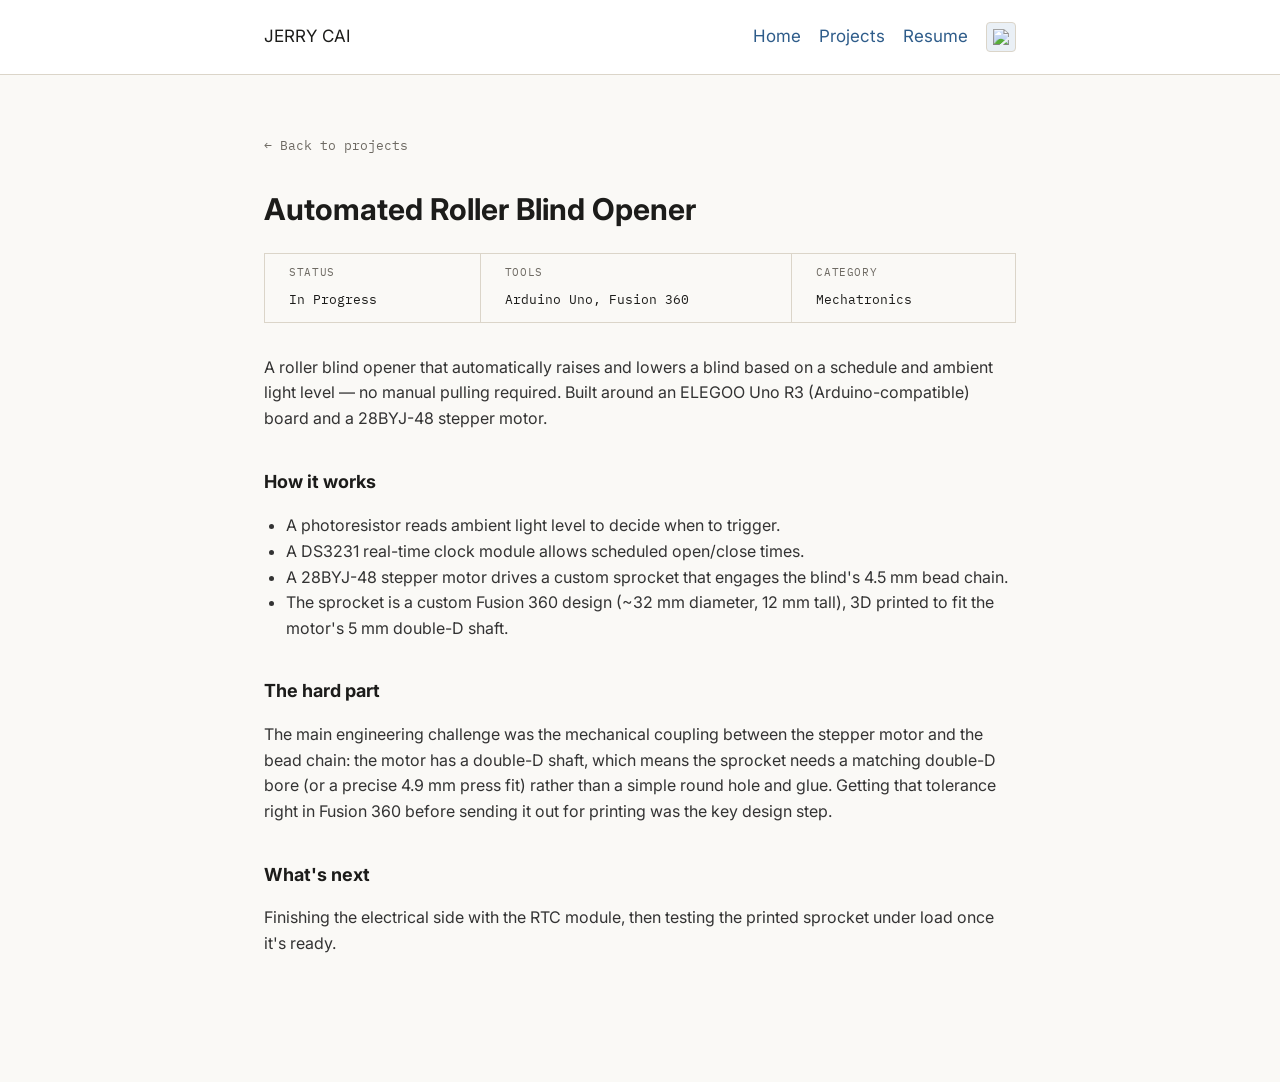
==== project-blind-opener.html @ eb5880f3 "First version of portfolio site" ====
<!DOCTYPE html>
<html lang="en">
<head>
  <meta charset="UTF-8">
  <meta name="viewport" content="width=device-width, initial-scale=1.0">
  <meta name="description" content="Lorem ipsum dolor sit amet, consectetur adipiscing elit.">
  <title>Automated Roller Blind Opener — Jerry Cai</title>
  <link rel="preconnect" href="https://fonts.googleapis.com">
  <link href="https://fonts.googleapis.com/css2?family=Inter:wght@400;500;600&family=IBM+Plex+Mono:wght@400;500&display=swap" rel="stylesheet">
  <link rel="stylesheet" href="css/style.css">
</head>
<body>

  <header>
    <div class="nav-row">
      <span class="nav-name">JERRY CAI</span>
      <nav class="nav-links">
        <a href="index.html">Home</a>
        <a href="projects.html" class="active">Projects</a>
        <a href="resume.html">Resume</a>
        <a class="nav-badge" href="https://www.linkedin.com/in/YOUR-LINKEDIN" target="_blank" rel="noopener" aria-label="LinkedIn">
          <img src="https://cdn-icons-png.flaticon.com/512/174/174857.png" alt="LinkedIn" />
        </a>
      </nav>
    </div>
  </header>

  <main class="wrap">
    <section class="project-detail">
      <a class="back-link" href="projects.html">&larr; Back to projects</a>

      <h1>Automated Roller Blind Opener</h1>

      <div class="title-block">
        <div class="title-block-field">
          <span class="label">Status</span>
          <span class="value">In Progress</span>
        </div>
        <div class="title-block-field">
          <span class="label">Tools</span>
          <span class="value">Arduino Uno, Fusion 360</span>
        </div>
        <div class="title-block-field">
          <span class="label">Category</span>
          <span class="value">Mechatronics</span>
        </div>
      </div>

      <p>
        A roller blind opener that automatically raises and lowers a blind based on
        a schedule and ambient light level — no manual pulling required. Built around
        an ELEGOO Uno R3 (Arduino-compatible) board and a 28BYJ-48 stepper motor.
      </p>

      <h2>How it works</h2>
      <ul>
        <li>A photoresistor reads ambient light level to decide when to trigger.</li>
        <li>A DS3231 real-time clock module allows scheduled open/close times.</li>
        <li>A 28BYJ-48 stepper motor drives a custom sprocket that engages the
          blind's 4.5&nbsp;mm bead chain.</li>
        <li>The sprocket is a custom Fusion 360 design (~32&nbsp;mm diameter, 12&nbsp;mm tall),
          3D printed to fit the motor's 5&nbsp;mm double-D shaft.</li>
      </ul>

      <h2>The hard part</h2>
      <p>
        The main engineering challenge was the mechanical coupling between the
        stepper motor and the bead chain: the motor has a double-D shaft, which
        means the sprocket needs a matching double-D bore (or a precise 4.9&nbsp;mm
        press fit) rather than a simple round hole and glue. Getting that
        tolerance right in Fusion 360 before sending it out for printing was the
        key design step.
      </p>

      <h2>What's next</h2>
      <p>
        Finishing the electrical side with the RTC module, then testing the printed
        sprocket under load once it's ready.
      </p>
    </section>
  </main>

  <footer>
    <div class="wrap"></div>
  </footer>

</body>
</html>
---- css/style.css ----
:root {
  --bg: #faf9f6;
  --paper: #ffffff;
  --ink: #1c1c1a;
  --muted: #6e6a63;
  --line: #dbd5c9;
  --accent: #2e5c8a;
  --accent-dark: #1f4568;
  --accent-soft: #eaf0f6;
  --grid-line: #e3ddd0;

  --font-body: 'Inter', -apple-system, BlinkMacSystemFont, sans-serif;
  --font-mono: 'IBM Plex Mono', 'Courier New', monospace;
  --max-width: 800px;
}

* { box-sizing: border-box; }
html { scroll-behavior: smooth; }

body {
  margin: 0;
  background: var(--bg);
  color: var(--ink);
  font-family: var(--font-body);
  font-size: 17px;
  line-height: 1.6;
  -webkit-font-smoothing: antialiased;
}

a {
  color: var(--accent);
  text-decoration: none;
  border-bottom: 1px solid transparent;
  transition: border-color 0.15s ease;
}
a:hover, a:focus-visible { border-bottom-color: var(--accent); }
a:focus-visible, button:focus-visible {
  outline: 2px solid var(--accent);
  outline-offset: 3px;
}

.wrap { max-width: var(--max-width); margin: 0 auto; padding: 0 24px; }

/* HEADER */
header { border-bottom: 1px solid var(--line); background: var(--paper); }
.nav-row {
  max-width: var(--max-width); margin: 0 auto; padding: 22px 24px;
  display: flex; align-items: center; justify-content: space-between;
}

.nav-links {
  display: flex;
  align-items: center;
  gap: 18px;
  flex-wrap: wrap;
}

.nav-badge {
  display: inline-flex;
  align-items: center;
  justify-content: center;
  width: 30px;
  height: 30px;
  padding: 0;
  border: 1px solid var(--line);
  border-radius: 4px;
  background: var(--accent-soft);
  line-height: 1;
  overflow: hidden;
}

.nav-badge img {
  width: 16px;
  height: 16px;
  display: block;
}

.nav-badge:hover {
  background: var(--accent);
  border-color: var(--accent);
}

.btn {
  font-family: var(--font-mono);
  font-size: 14px;
  padding: 11px 20px;
  border: 1px solid var(--ink);
  border-radius: 2px;
  color: var(--ink);
  border-bottom: 1px solid var(--ink);
}

.btn:hover {
  background: var(--ink);
  color: var(--paper);
}

.btn.primary {
  background: var(--ink);
  color: var(--paper);
}

.btn.primary:hover {
  background: var(--accent);
  border-color: var(--accent);
}

.social-row {
  display: flex;
  gap: 18px;
  align-items: center;
}

.social-row a {
  color: var(--muted);
  border-bottom: none;
  font-family: var(--font-mono);
  font-size: 14px;
}

.social-row a:hover {
  color: var(--accent);
}

/* ============================================
   SECTION LABELS (spec-sheet style eyebrow)
   ============================================ */
.section-label {
  font-family: var(--font-mono);
  font-size: 13px;
  letter-spacing: 0.08em;
  text-transform: uppercase;
  color: var(--muted);
  border-bottom: 1px solid var(--line);
  padding-bottom: 10px;
  margin: 0 0 30px;
}

/* ============================================
   PROJECT "TITLE BLOCK" CARDS
   ============================================ */
.project-list {
  display: flex;
  flex-direction: column;
  gap: 20px;
  padding-bottom: 60px;
}

.project-card {
  border: 1px solid var(--line);
  background: var(--paper);
  transition: border-color 0.15s ease;
}

.project-card:hover {
  border-color: var(--accent);
}

.project-card-body {
  padding: 22px 24px 18px;
}

.project-card h3 {
  margin: 0 0 8px;
  font-size: 20px;
}

.project-card h3 a {
  color: var(--ink);
  border-bottom: none;
}

.project-card p {
  color: var(--muted);
  margin: 0 0 16px;
  font-size: 15.5px;
}

.title-block {
  display: flex;
  flex-wrap: wrap;
  border-top: 1px solid var(--line);
}

.title-block-field {
  flex: 1 1 auto;
  min-width: 120px;
  padding: 10px 24px;
  border-right: 1px solid var(--line);
}

.title-block-field:last-child {
  border-right: none;
}

.title-block-field .label {
  display: block;
  font-family: var(--font-mono);
  font-size: 10.5px;
  letter-spacing: 0.06em;
  text-transform: uppercase;
  color: var(--muted);
  margin-bottom: 4px;
}

.title-block-field .value {
  font-family: var(--font-mono);
  font-size: 13px;
  color: var(--ink);
}

/* ============================================
   PROJECT DETAIL PAGE
   ============================================ */
.project-detail {
  padding: 56px 0 70px;
}

.back-link {
  font-family: var(--font-mono);
  font-size: 13px;
  color: var(--muted);
  border-bottom: none;
  display: inline-block;
  margin-bottom: 28px;
}

.back-link:hover {
  color: var(--accent);
}

.project-detail h1 {
  font-size: 30px;
  margin: 0 0 20px;
}

.project-detail .title-block {
  border: 1px solid var(--line);
  border-top: 1px solid var(--line);
  margin-bottom: 32px;
}

.project-detail img {
  width: 100%;
  border: 1px solid var(--line);
  margin: 24px 0;
}

.project-detail h2 {
  font-size: 18px;
  margin: 36px 0 12px;
}

.project-detail p,
.project-detail li {
  color: #333;
  font-size: 16px;
}

.project-detail ul {
  padding-left: 22px;
}

/* ============================================
   RESUME PAGE
   ============================================ */
.resume-page {
  padding: 56px 0 70px;
}

.resume-embed {
  border: 1px solid var(--line);
  width: 100%;
  height: 900px;
  margin-top: 28px;
}

/* ============================================
   FOOTER
   ============================================ */
footer {
  padding: 12px 0 28px;
}

footer .wrap {
  display: flex;
  justify-content: flex-start;
  flex-wrap: wrap;
  gap: 10px;
  font-family: var(--font-mono);
  font-size: 12.5px;
  color: var(--muted);
}

/* ============================================
   RESPONSIVE
   ============================================ */
@media (max-width: 600px) {
  .hero h1 {
    font-size: 30px;
  }
  .title-block {
    flex-direction: column;
  }
  .title-block-field {
    border-right: none;
    border-bottom: 1px solid var(--line);
  }
  .title-block-field:last-child {
    border-bottom: none;
  }
  .resume-embed {
    height: 500px;
  }
}
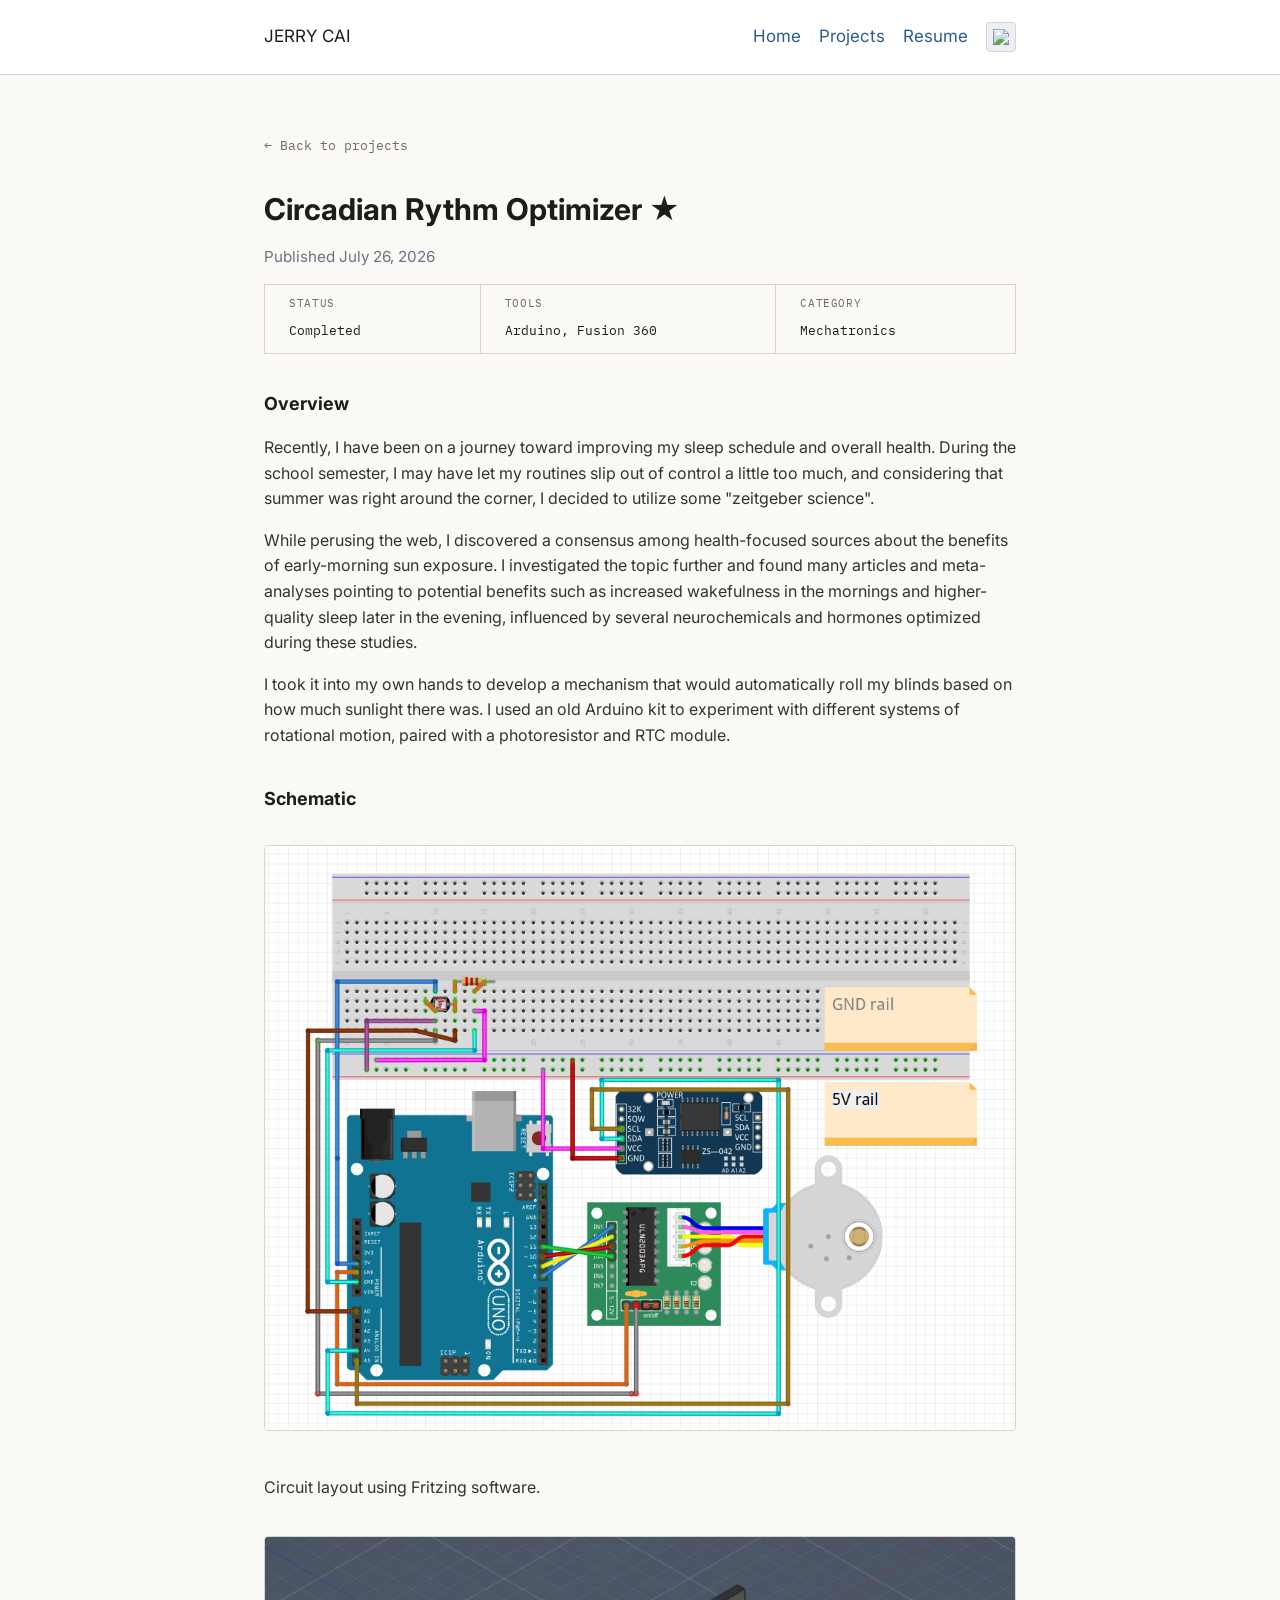
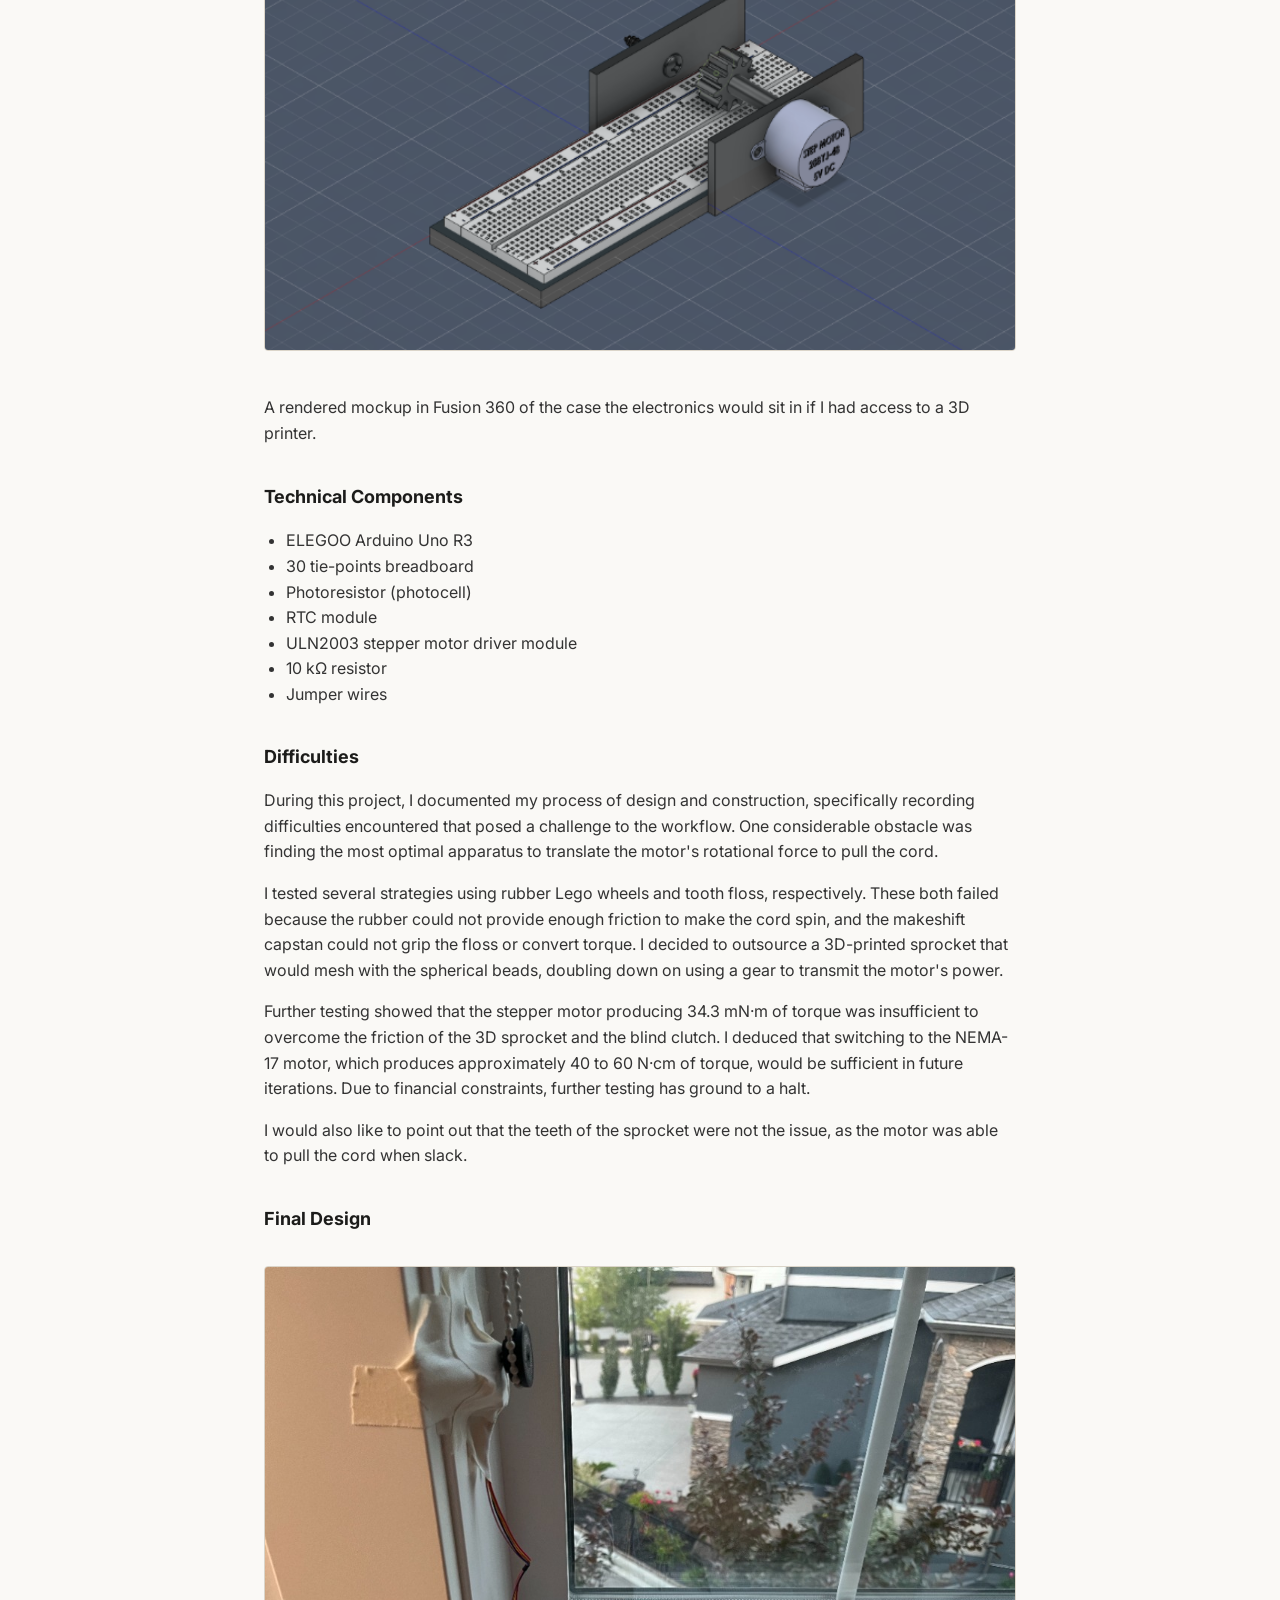
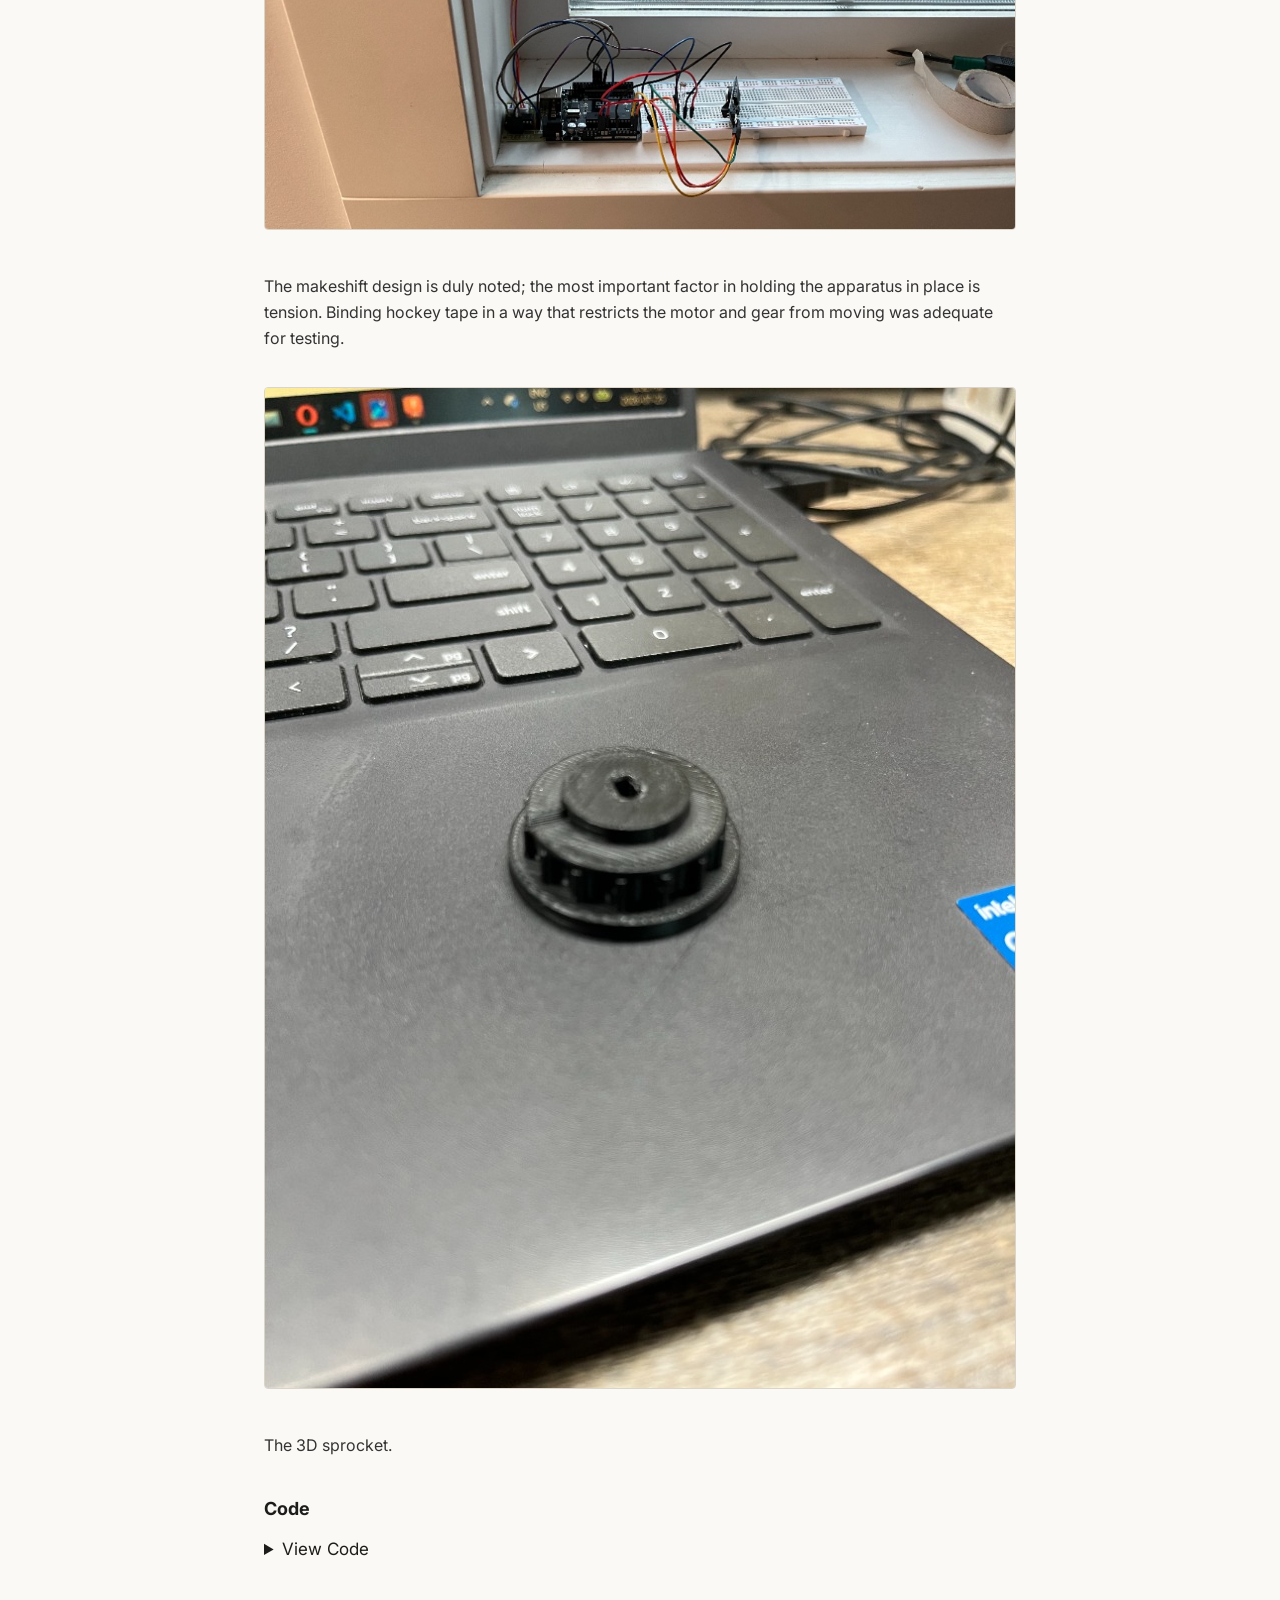
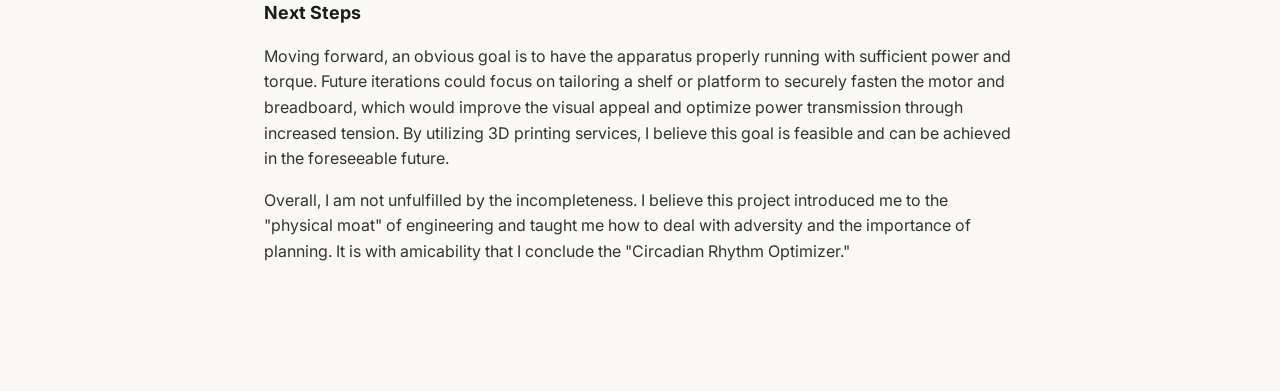
==== commit a509c6d2: "add project page" ====
--- a/project-blind-opener.html
+++ b/project-blind-opener.html
@@ -29,16 +29,17 @@
     <section class="project-detail">
       <a class="back-link" href="projects.html">&larr; Back to projects</a>
 
-      <h1>Automated Roller Blind Opener</h1>
+      <h1>Circadian Rythm Optimizer ★</h1>
+      <p style="margin-top: -8px; color: #6b7280; font-size: 0.95rem;">Published July 26, 2026</p>
 
       <div class="title-block">
         <div class="title-block-field">
           <span class="label">Status</span>
-          <span class="value">In Progress</span>
+          <span class="value">Completed</span>
         </div>
         <div class="title-block-field">
           <span class="label">Tools</span>
-          <span class="value">Arduino Uno, Fusion 360</span>
+          <span class="value">Arduino, Fusion 360</span>
         </div>
         <div class="title-block-field">
           <span class="label">Category</span>
@@ -46,36 +47,154 @@
         </div>
       </div>
 
-      <p>
-        A roller blind opener that automatically raises and lowers a blind based on
-        a schedule and ambient light level — no manual pulling required. Built around
-        an ELEGOO Uno R3 (Arduino-compatible) board and a 28BYJ-48 stepper motor.
-      </p>
-
-      <h2>How it works</h2>
+      <h2>Overview</h2>
+      <p>
+        Recently, I have been on a journey toward improving my sleep schedule and overall health.
+        During the school semester, I may have let my routines slip out of control a little too
+        much, and considering that summer was right around the corner, I decided to utilize some
+        "zeitgeber science".
+      </p>
+      <p>
+        While perusing the web, I discovered a consensus among health-focused sources about the
+        benefits of early-morning sun exposure. I investigated the topic further and found many
+        articles and meta-analyses pointing to potential benefits such as increased wakefulness in
+        the mornings and higher-quality sleep later in the evening, influenced by several
+        neurochemicals and hormones optimized during these studies.
+      </p>
+      <p>
+        I took it into my own hands to develop a mechanism that would automatically roll my blinds
+        based on how much sunlight there was. I used an old Arduino kit to experiment with
+        different systems of rotational motion, paired with a photoresistor and RTC module.
+      </p>
+
+      <h2>Schematic</h2>
+      <img src="images/schematic-fritzing.png" alt="Circuit layout using Fritzing software showing Arduino, breadboard, stepper motor driver, RTC module, and photoresistor connections" style="max-width: 100%; height: auto; margin: 20px 0; border-radius: 4px;">
+      <p>Circuit layout using Fritzing software.</p>
+      <img src="images/fusion-mockup.png" alt="Fusion 360 rendered mockup of the case designed to house the electronics and stepper motor" style="max-width: 100%; height: auto; margin: 20px 0; border-radius: 4px;">
+      <p>A rendered mockup in Fusion 360 of the case the electronics would sit in if I had access to a 3D printer.</p>
+
+      <h2>Technical Components</h2>
       <ul>
-        <li>A photoresistor reads ambient light level to decide when to trigger.</li>
-        <li>A DS3231 real-time clock module allows scheduled open/close times.</li>
-        <li>A 28BYJ-48 stepper motor drives a custom sprocket that engages the
-          blind's 4.5&nbsp;mm bead chain.</li>
-        <li>The sprocket is a custom Fusion 360 design (~32&nbsp;mm diameter, 12&nbsp;mm tall),
-          3D printed to fit the motor's 5&nbsp;mm double-D shaft.</li>
+        <li>ELEGOO Arduino Uno R3</li>
+        <li>30 tie-points breadboard</li>
+        <li>Photoresistor (photocell)</li>
+        <li>RTC module</li>
+        <li>ULN2003 stepper motor driver module</li>
+        <li>10 kΩ resistor</li>
+        <li>Jumper wires</li>
       </ul>
 
-      <h2>The hard part</h2>
-      <p>
-        The main engineering challenge was the mechanical coupling between the
-        stepper motor and the bead chain: the motor has a double-D shaft, which
-        means the sprocket needs a matching double-D bore (or a precise 4.9&nbsp;mm
-        press fit) rather than a simple round hole and glue. Getting that
-        tolerance right in Fusion 360 before sending it out for printing was the
-        key design step.
-      </p>
-
-      <h2>What's next</h2>
-      <p>
-        Finishing the electrical side with the RTC module, then testing the printed
-        sprocket under load once it's ready.
+      <h2>Difficulties</h2>
+      <p>
+        During this project, I documented my process of design and construction, specifically recording
+        difficulties encountered that posed a challenge to the workflow. One considerable obstacle was
+        finding the most optimal apparatus to translate the motor's rotational force to pull the cord.
+      </p>
+      <p>
+        I tested several strategies using rubber Lego wheels and tooth floss, respectively. These both
+        failed because the rubber could not provide enough friction to make the cord spin, and the
+        makeshift capstan could not grip the floss or convert torque. I decided to outsource a 3D-printed
+        sprocket that would mesh with the spherical beads, doubling down on using a gear to transmit the
+        motor's power.
+      </p>
+      <p>
+        Further testing showed that the stepper motor producing 34.3 mN·m of torque was insufficient to
+        overcome the friction of the 3D sprocket and the blind clutch. I deduced that switching to the
+        NEMA-17 motor, which produces approximately 40 to 60 N·cm of torque, would be sufficient in
+        future iterations. Due to financial constraints, further testing has ground to a halt.
+      </p>
+      <p>
+        I would also like to point out that the teeth of the sprocket were not the issue, as the motor was
+        able to pull the cord when slack.
+      </p>
+
+      <h2>Final Design</h2>
+      <img src="images/final iteration.jpg" alt="Physical apparatus setup with Arduino, breadboard, motor and components mounted on window sill" style="max-width: 100%; height: auto; margin: 20px 0; border-radius: 4px;">
+      <p>
+        The makeshift design is duly noted; the most important factor in holding the apparatus in place is
+        tension. Binding hockey tape in a way that restricts the motor and gear from moving was adequate for
+        testing. 
+      </p>
+      <img src="images/sprocket.jpg" alt="3D printed sprocket component" style="max-width: 100%; height: auto; margin: 20px 0; border-radius: 4px;">
+      <p>The 3D sprocket.
+      </p>
+
+      <h2>Code</h2>
+      <details>
+        <summary>View Code</summary>
+        <pre><code>#include &lt;Wire.h&gt;
+#include &lt;RTClib.h&gt;
+#include &lt;Stepper.h&gt;
+
+#define STEPS 2048
+Stepper motor(STEPS, 8, 10, 9, 11);
+RTC_DS3231 rtc;
+
+int openHour = 7;
+int openMin = 30;
+int closeHour = 21;
+int closeMin = 0;
+int lightThreshold = 600;
+long stepsToOpen = 30000;
+
+bool isOpen = false;
+
+void openBlind() {
+  motor.step(stepsToOpen);
+  isOpen = true;
+  Serial.println("opened");
+}
+
+void closeBlind() {
+  motor.step(-stepsToOpen);
+  isOpen = false;
+  Serial.println("closed");
+}
+
+void setup() {
+  Serial.begin(9600);
+  motor.setSpeed(10);
+  Wire.begin();
+  rtc.begin();
+}
+
+void loop() {
+  DateTime now = rtc.now();
+  int light = analogRead(A0);
+  Serial.print(now.hour());
+  Serial.print(":");
+  if (now.minute() &lt; 10) Serial.print("0");
+  Serial.print(now.minute());
+  Serial.print("  light: ");
+  Serial.println(light);
+
+  bool timeCondition = (now.hour() == openHour &amp;&amp; now.minute() == openMin);
+  bool lightCondition = (light &gt; lightThreshold &amp;&amp; now.hour() &gt;= 5 &amp;&amp; now.hour() &lt; 10);
+
+  if ((timeCondition || lightCondition) &amp;&amp; !isOpen) {
+    openBlind();
+  }
+
+  if (now.hour() == closeHour &amp;&amp; now.minute() == closeMin &amp;&amp; isOpen) {
+    closeBlind();
+  }
+
+  delay(45000);
+}</code></pre>
+      </details>
+
+      <h2>Next Steps</h2>
+      <p>
+        Moving forward, an obvious goal is to have the apparatus properly running with sufficient power
+        and torque. Future iterations could focus on tailoring a shelf or platform to securely fasten the
+        motor and breadboard, which would improve the visual appeal and optimize power transmission through
+        increased tension. By utilizing 3D printing services, I believe this goal is feasible and can be
+        achieved in the foreseeable future.
+      </p>
+      <p>
+        Overall, I am not unfulfilled by the incompleteness. I believe this project introduced me to the
+        "physical moat" of engineering and taught me how to deal with adversity and the importance of
+        planning. It is with amicability that I conclude the "Circadian Rhythm Optimizer."
       </p>
     </section>
   </main>
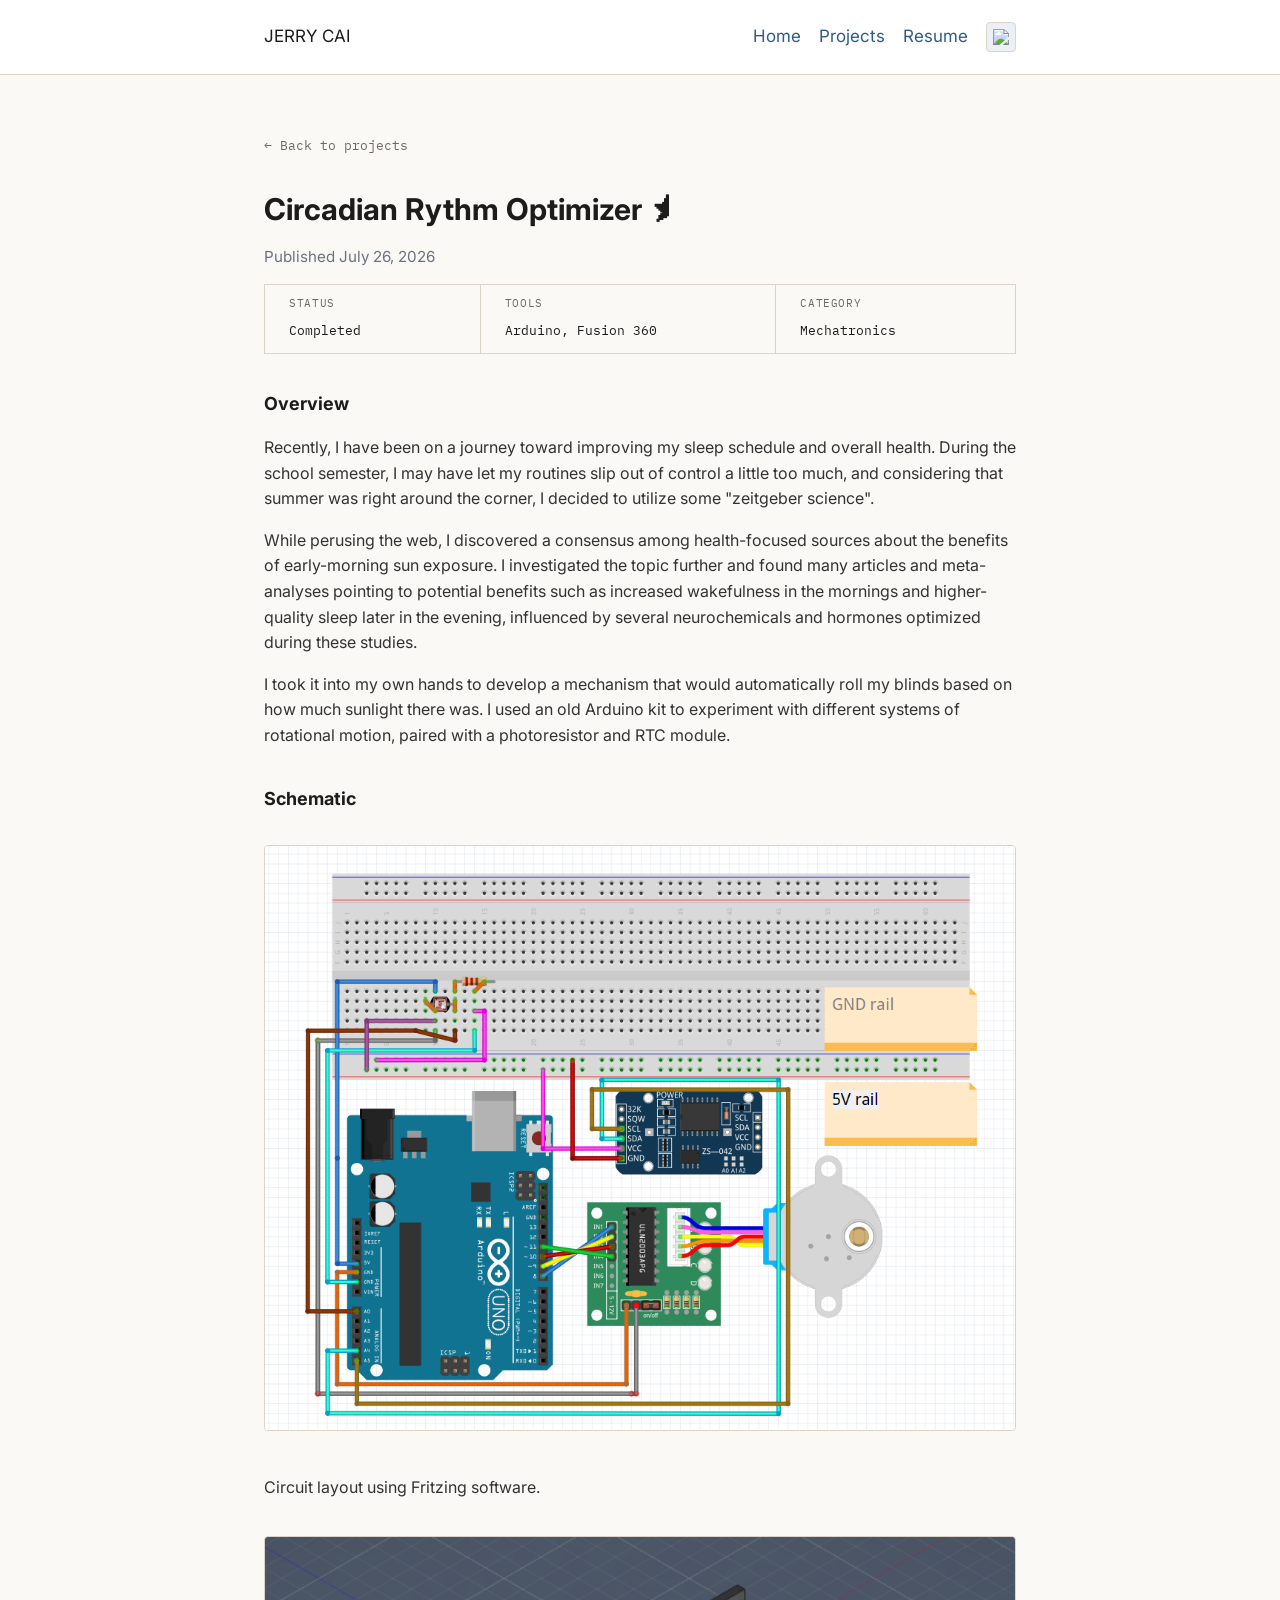
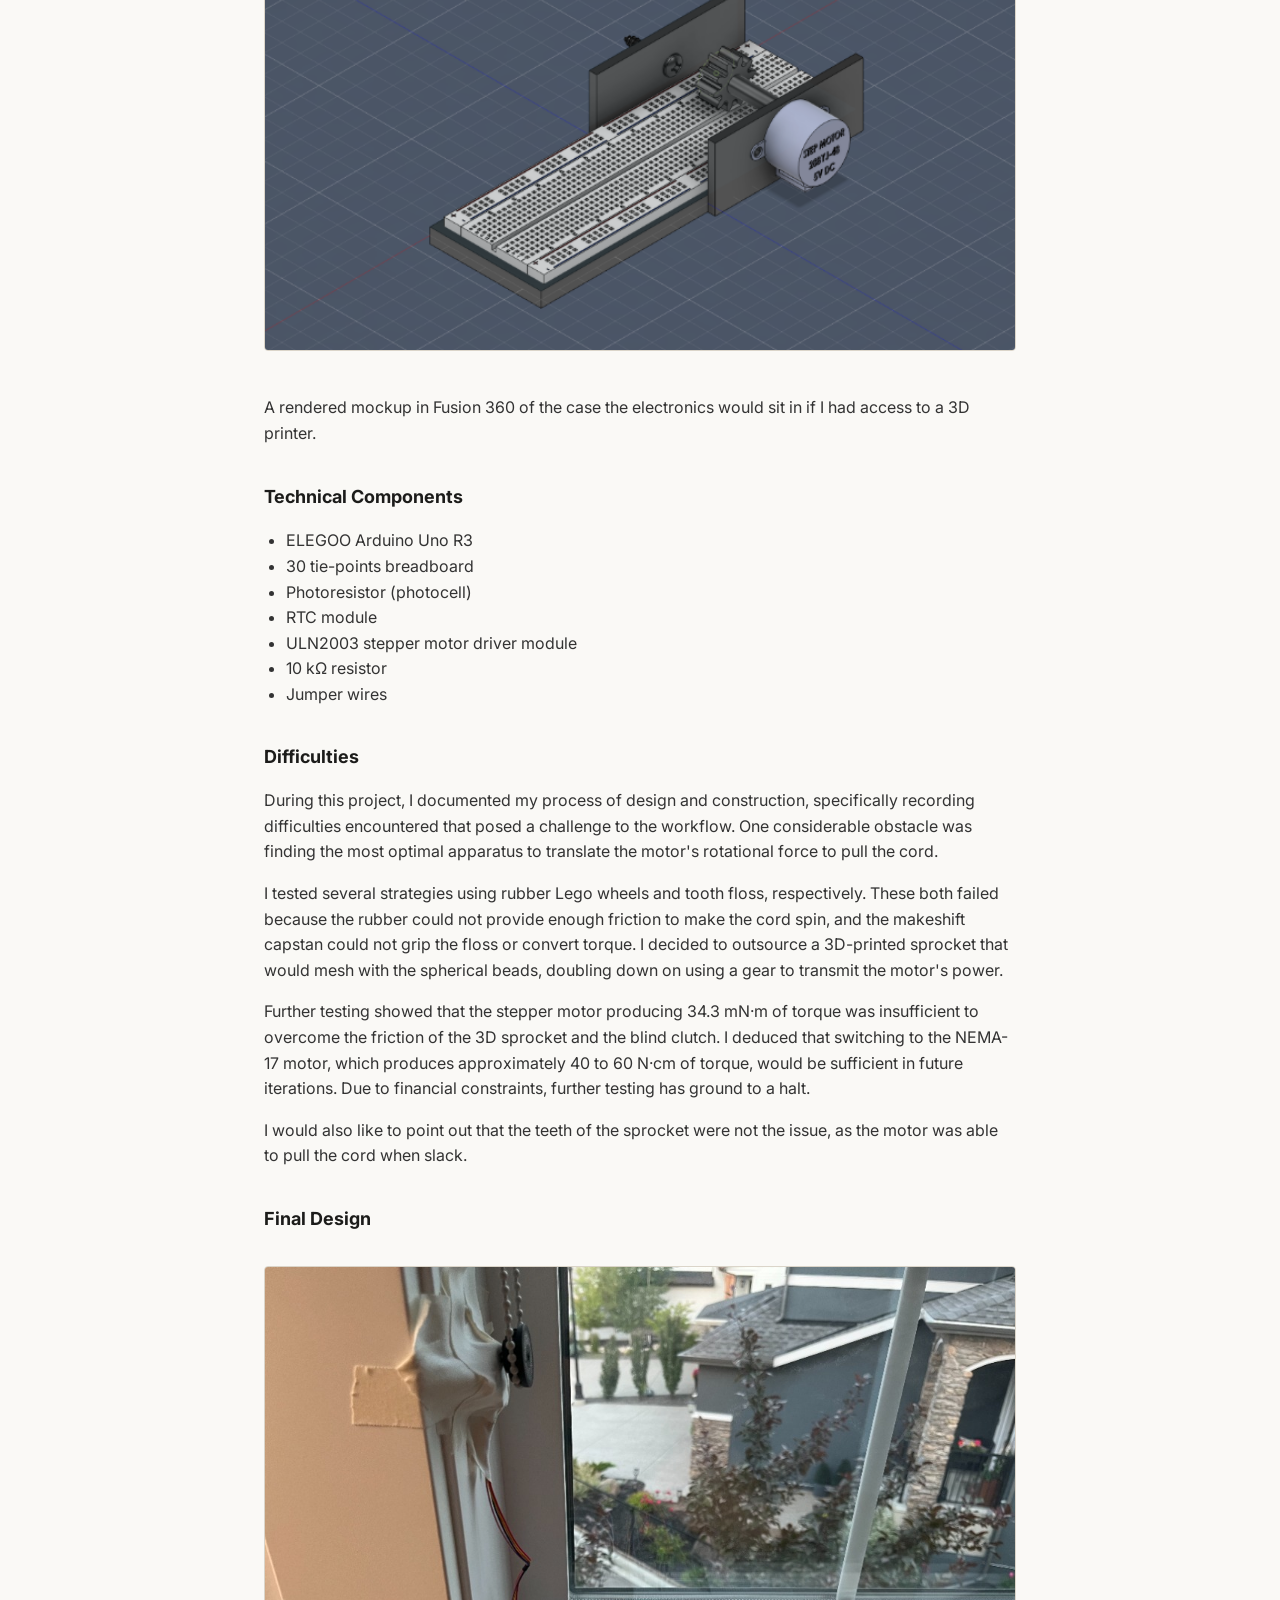
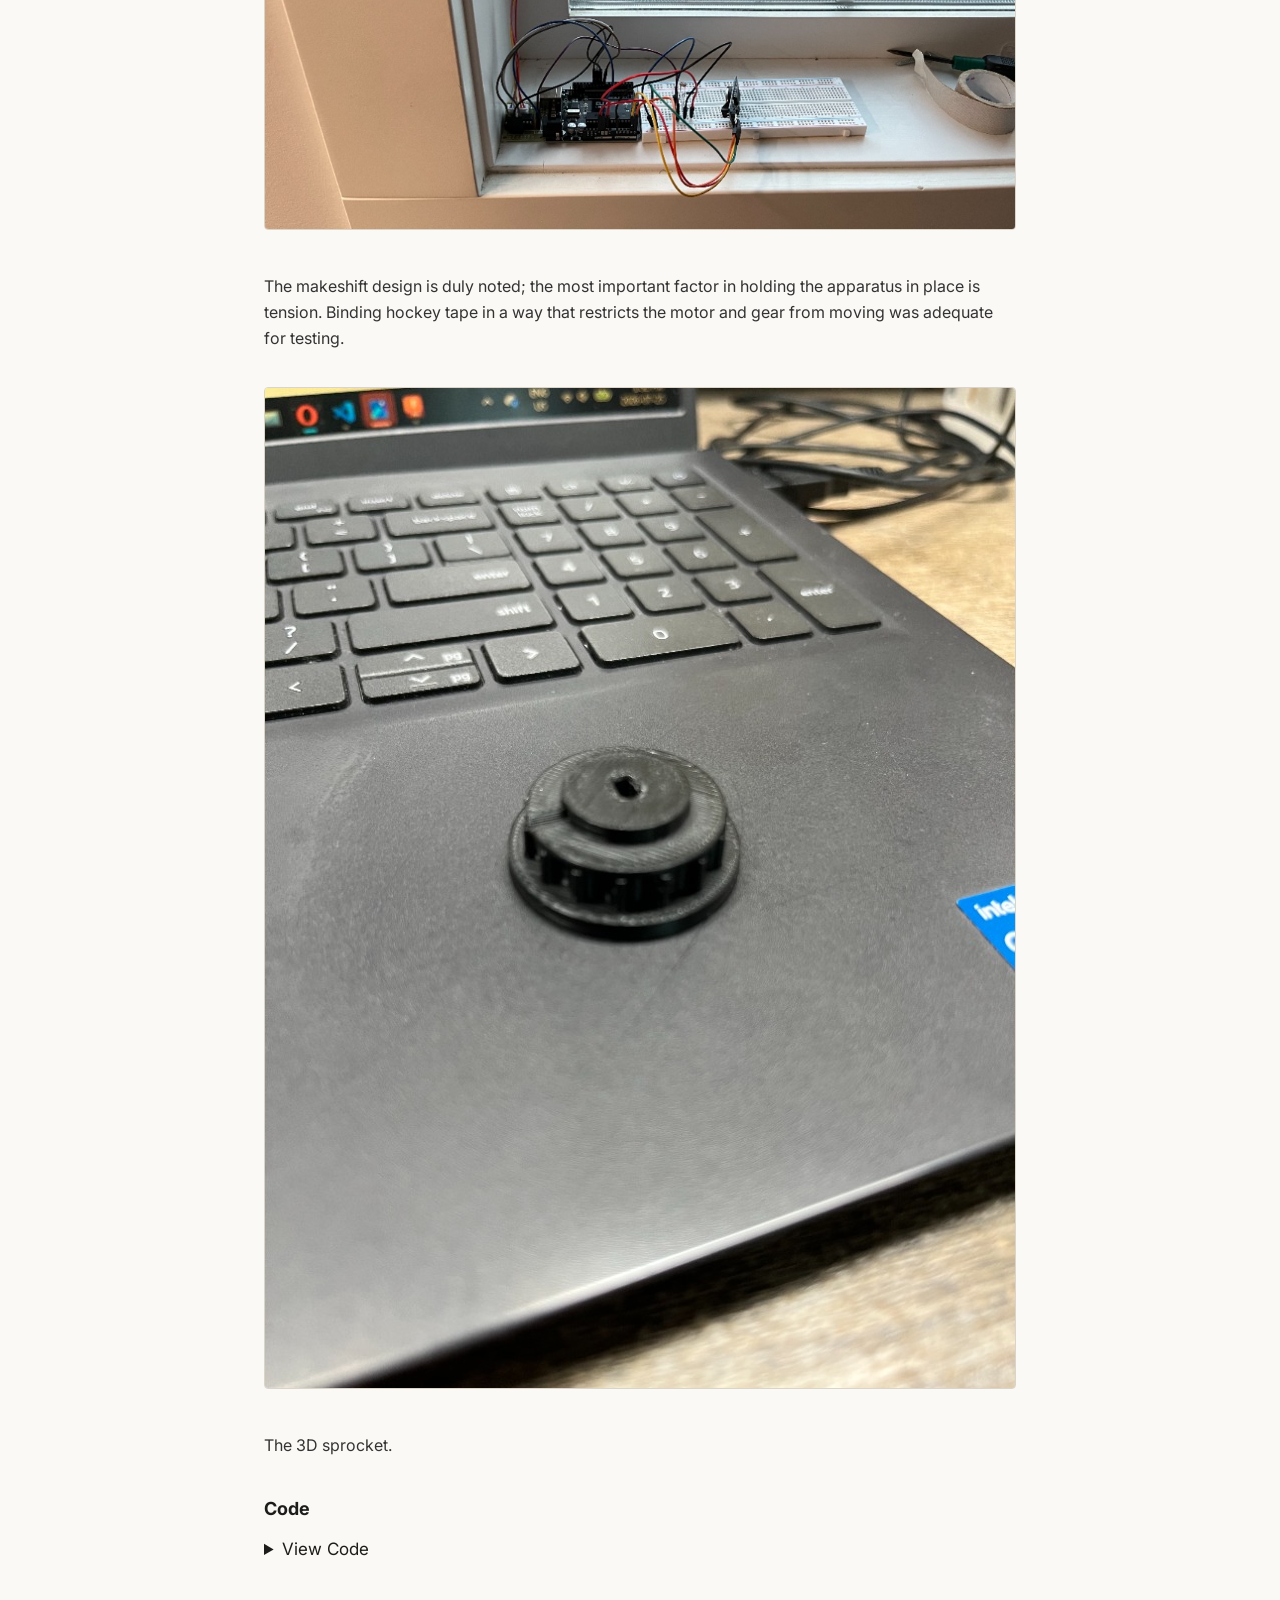
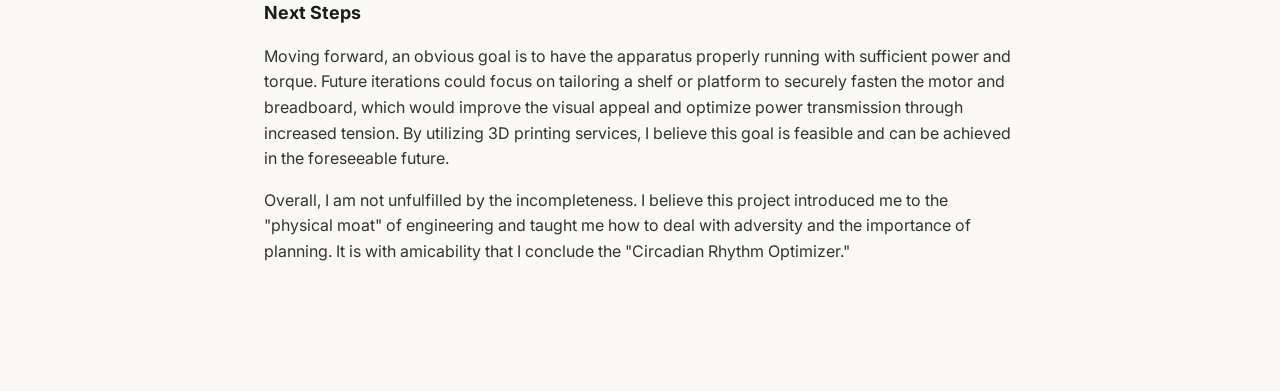
==== commit 379baf47: "add project page" ====
--- a/project-blind-opener.html
+++ b/project-blind-opener.html
@@ -29,7 +29,7 @@
     <section class="project-detail">
       <a class="back-link" href="projects.html">&larr; Back to projects</a>
 
-      <h1>Circadian Rythm Optimizer ★</h1>
+      <h1>Circadian Rythm Optimizer ⯨</h1>
       <p style="margin-top: -8px; color: #6b7280; font-size: 0.95rem;">Published July 26, 2026</p>
 
       <div class="title-block">
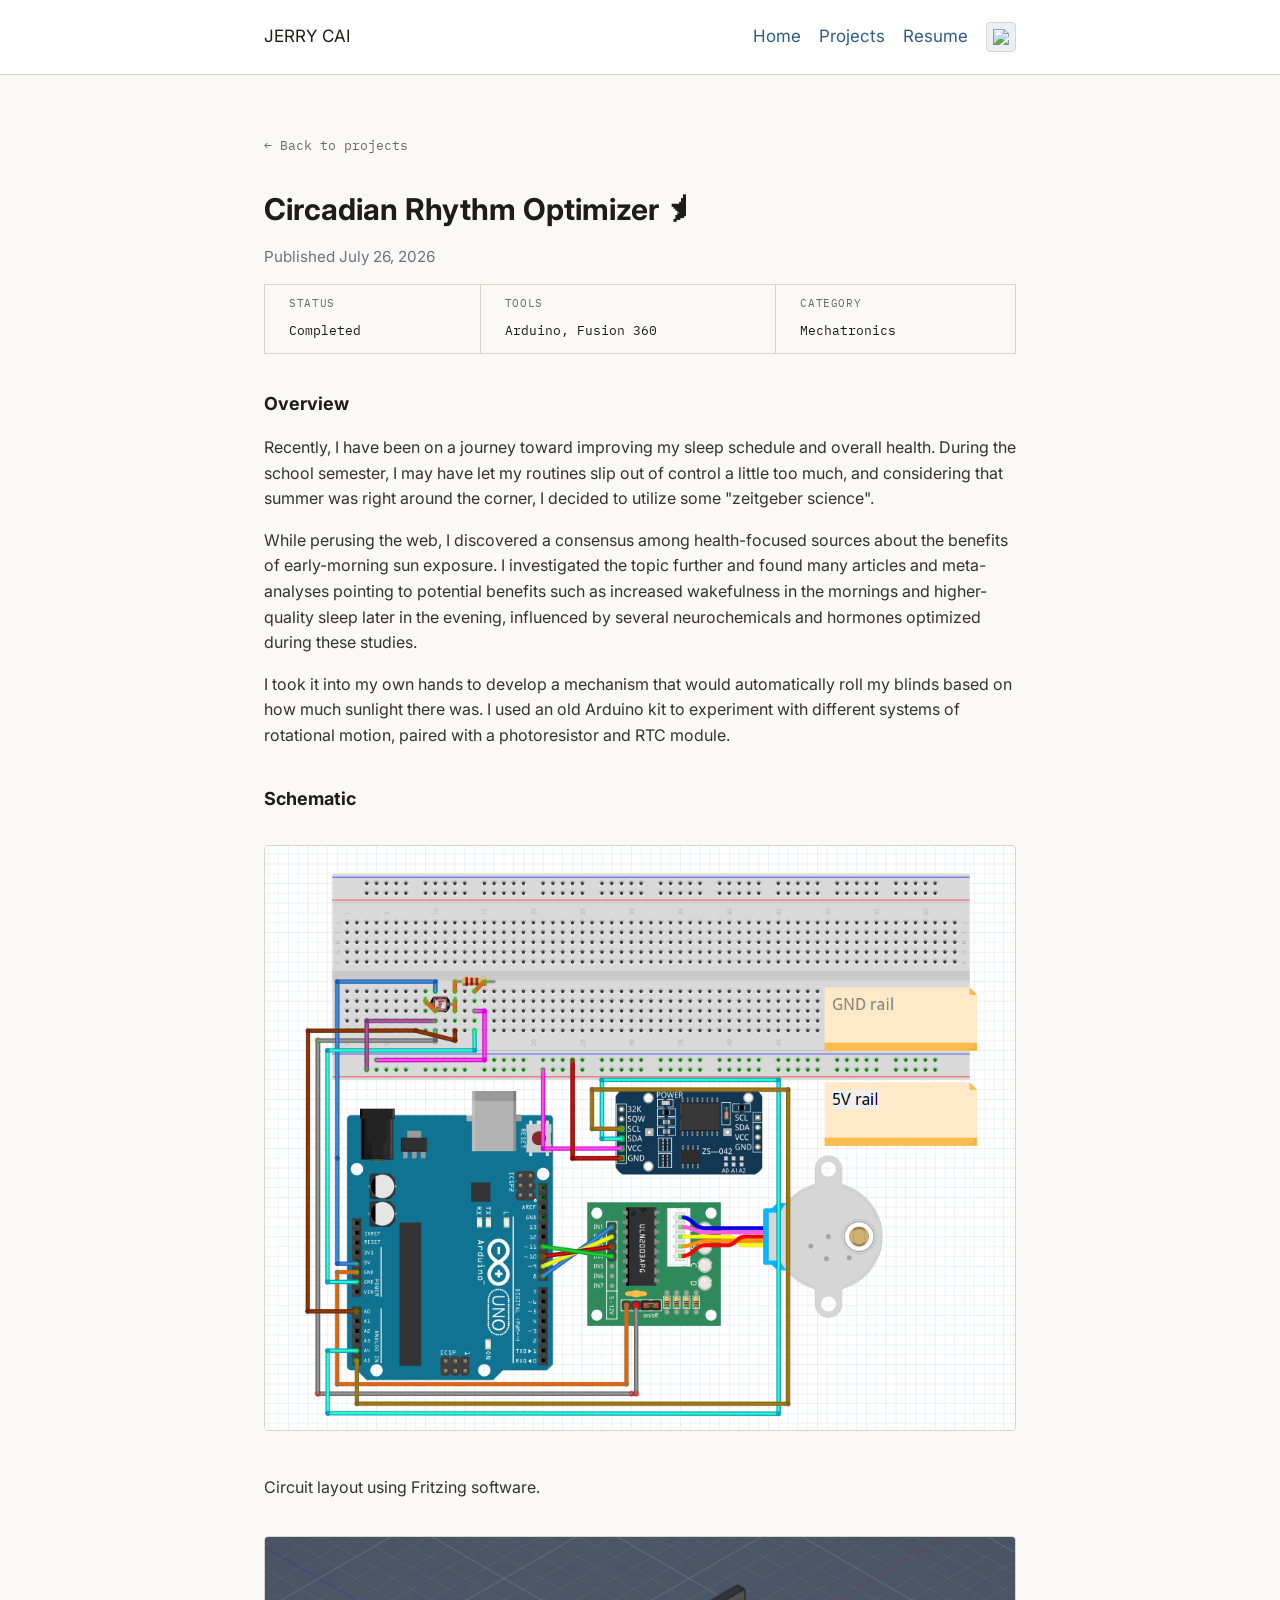
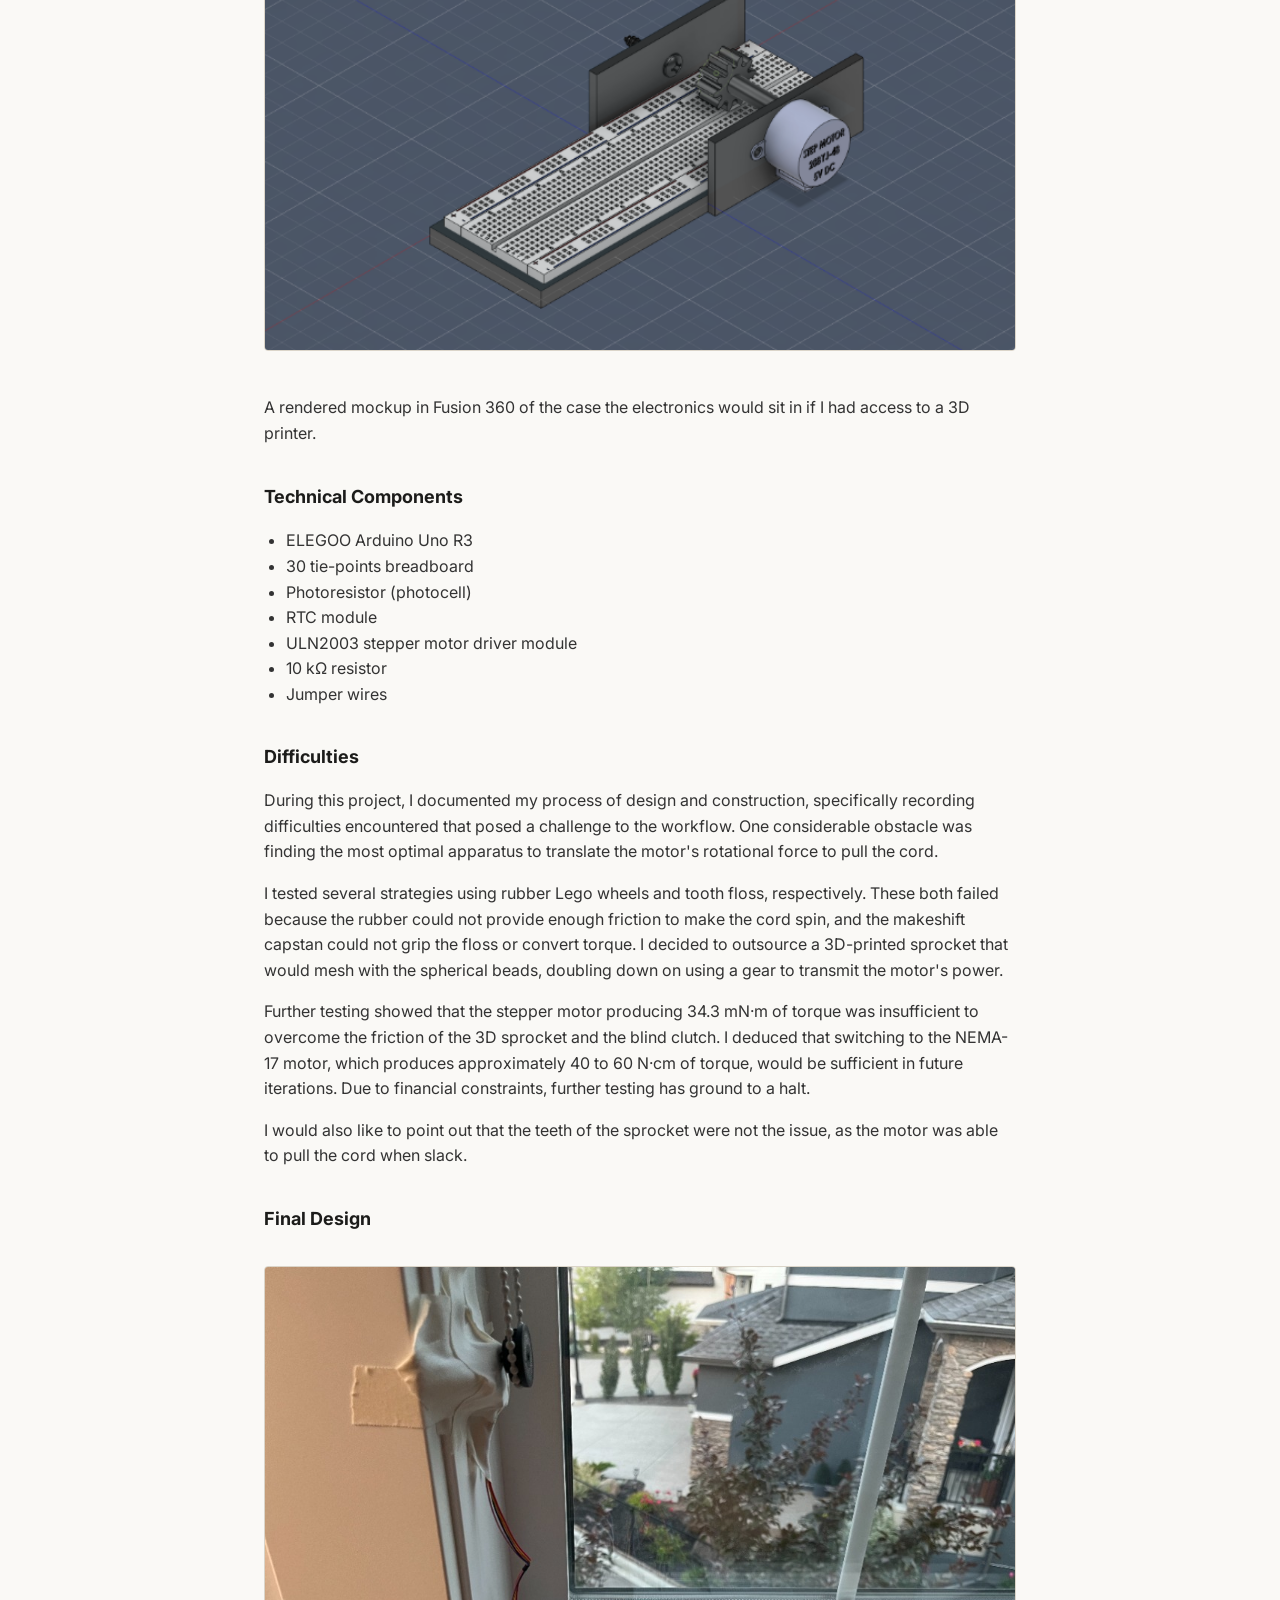
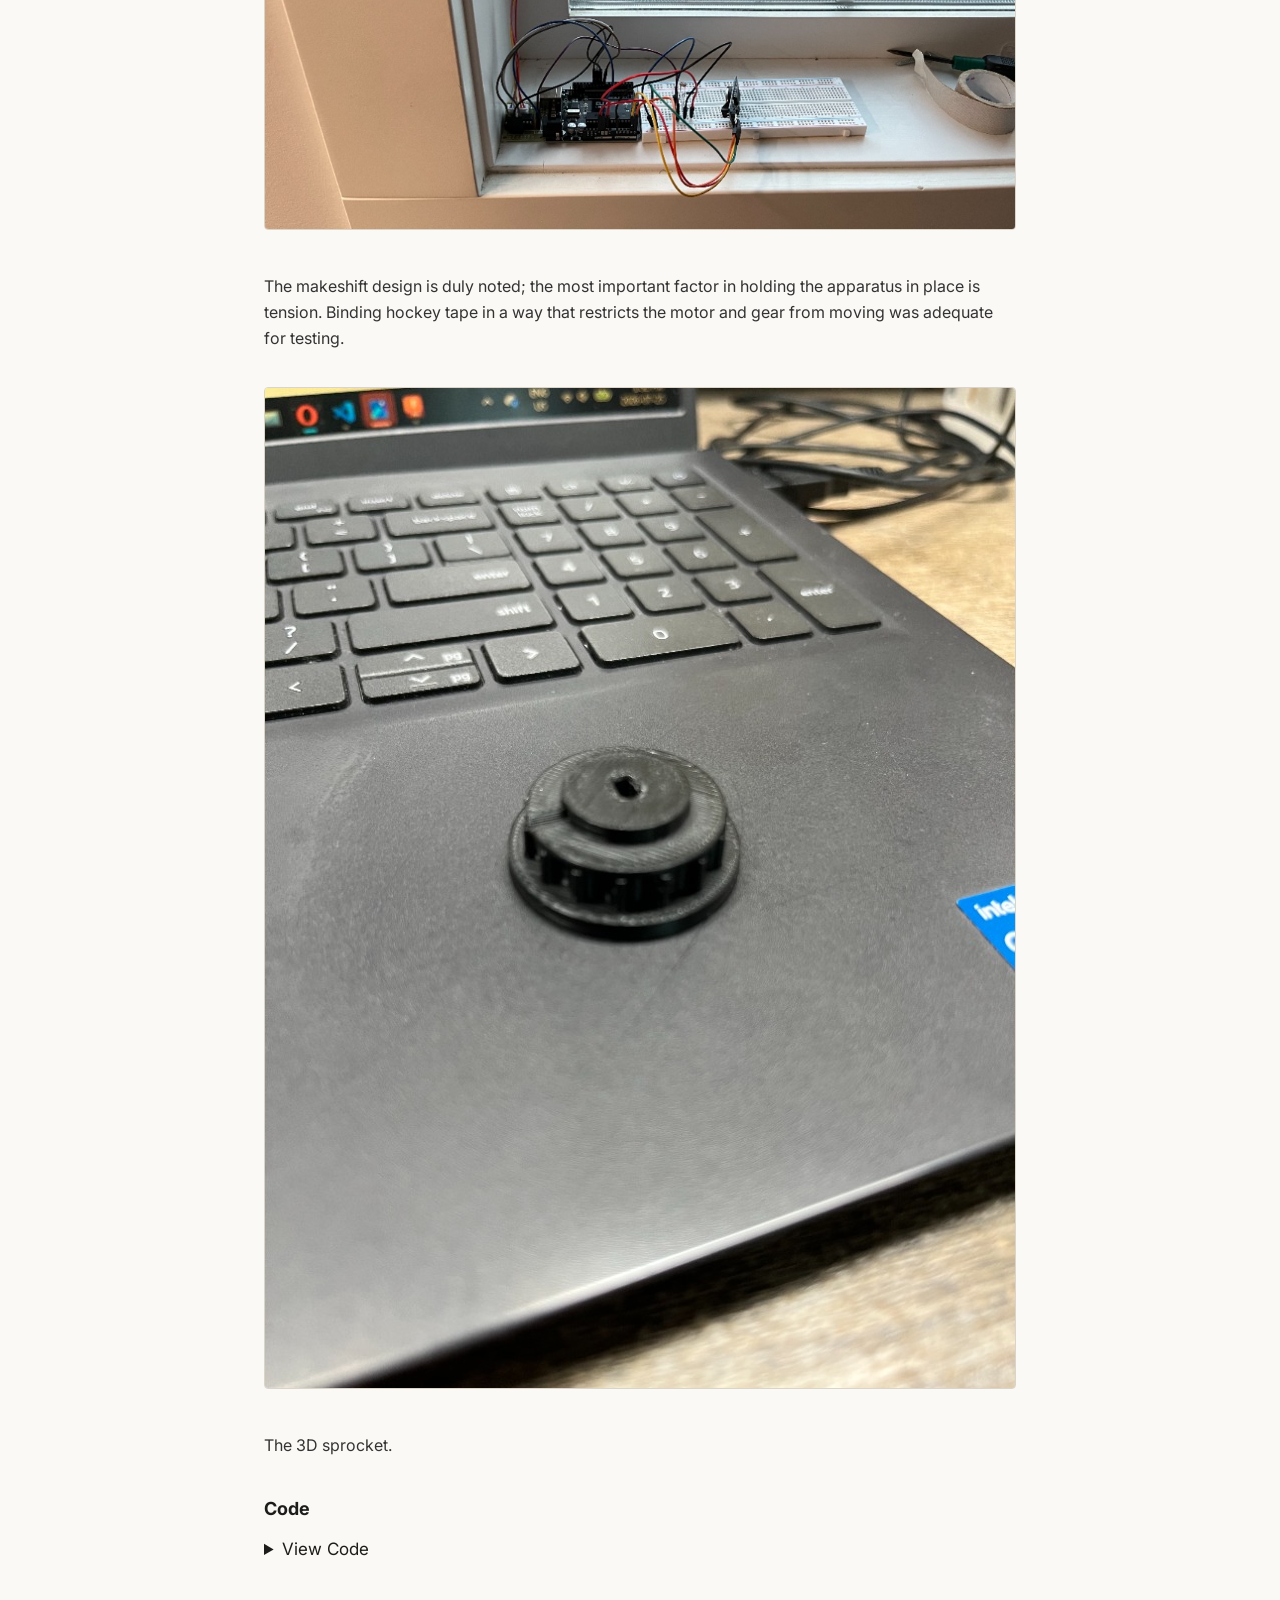
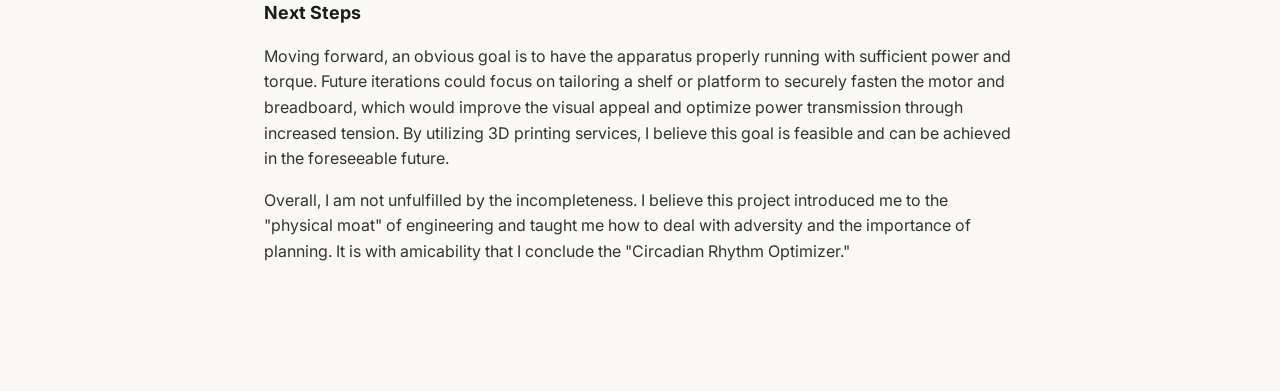
==== commit 672b8d28: "Update project" ====
--- a/project-blind-opener.html
+++ b/project-blind-opener.html
@@ -29,7 +29,7 @@
     <section class="project-detail">
       <a class="back-link" href="projects.html">&larr; Back to projects</a>
 
-      <h1>Circadian Rythm Optimizer ⯨</h1>
+      <h1>Circadian Rhythm Optimizer ⯨</h1>
       <p style="margin-top: -8px; color: #6b7280; font-size: 0.95rem;">Published July 26, 2026</p>
 
       <div class="title-block">
